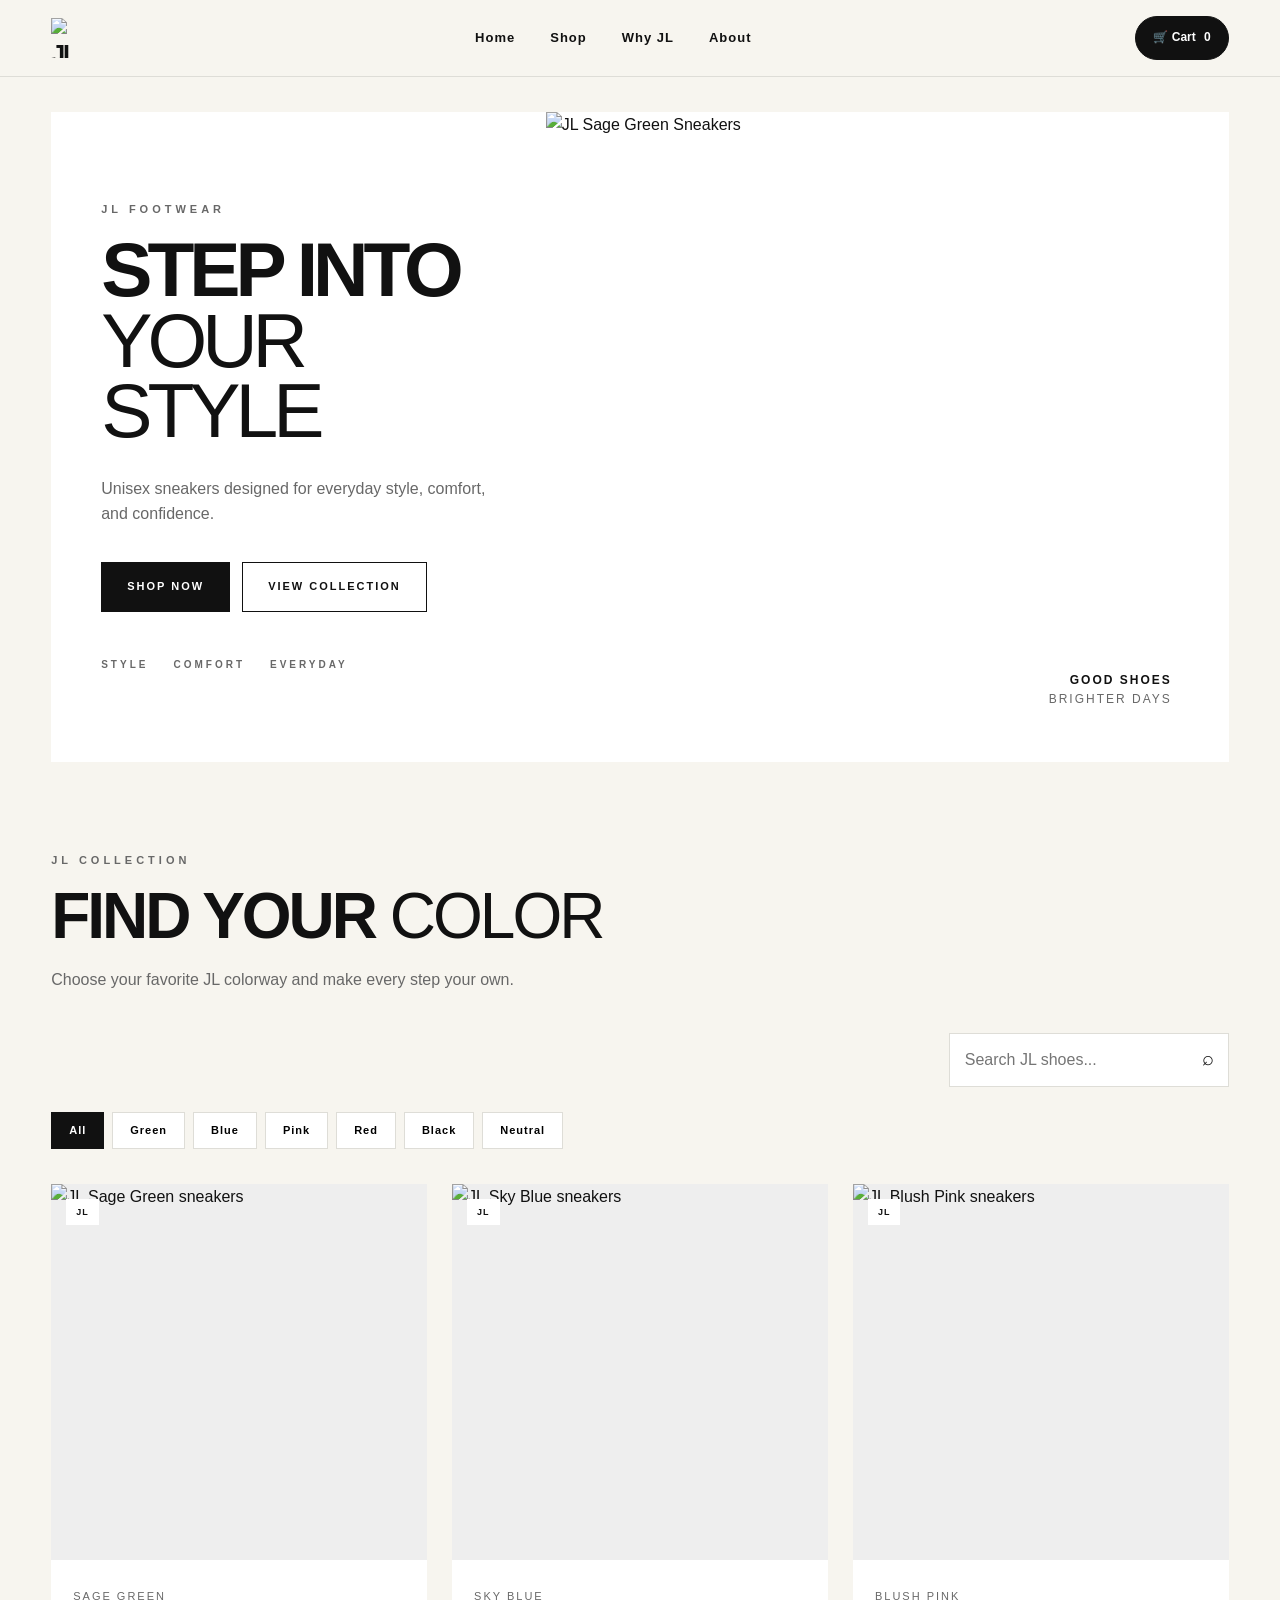
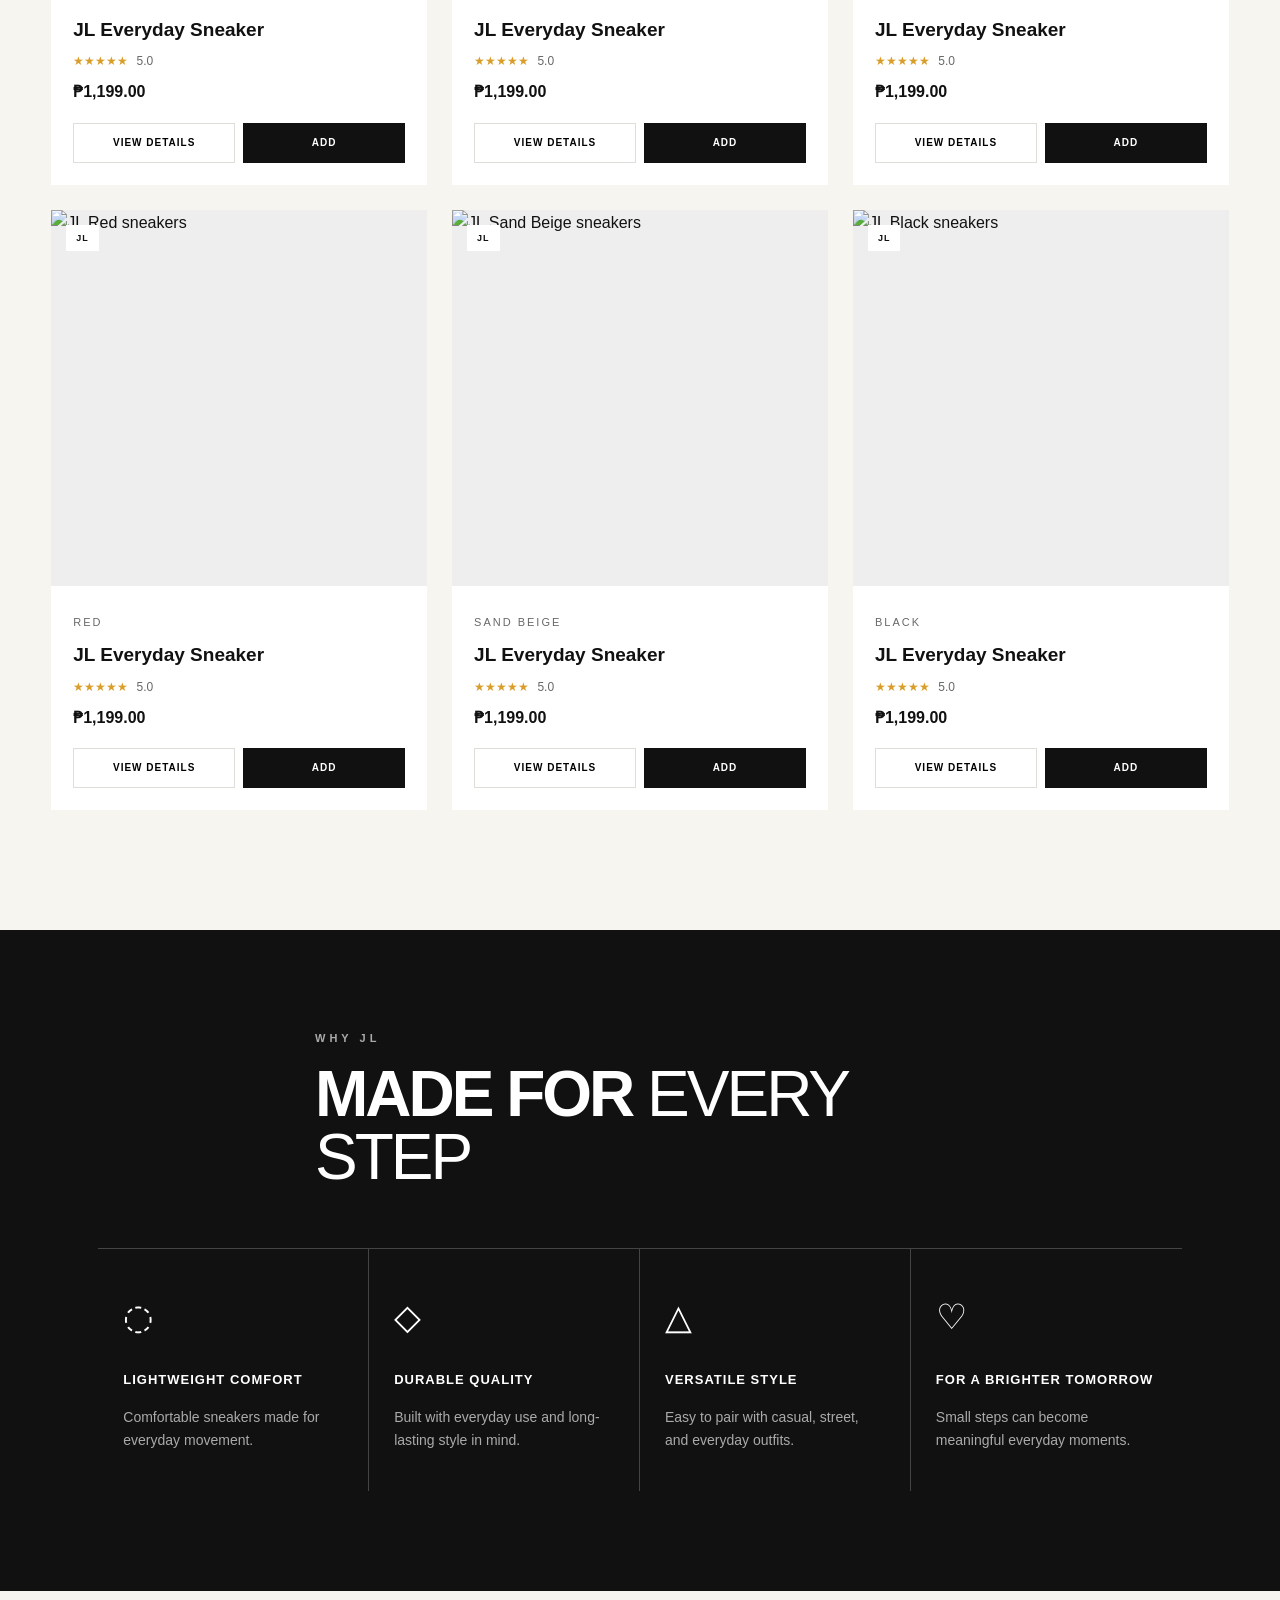
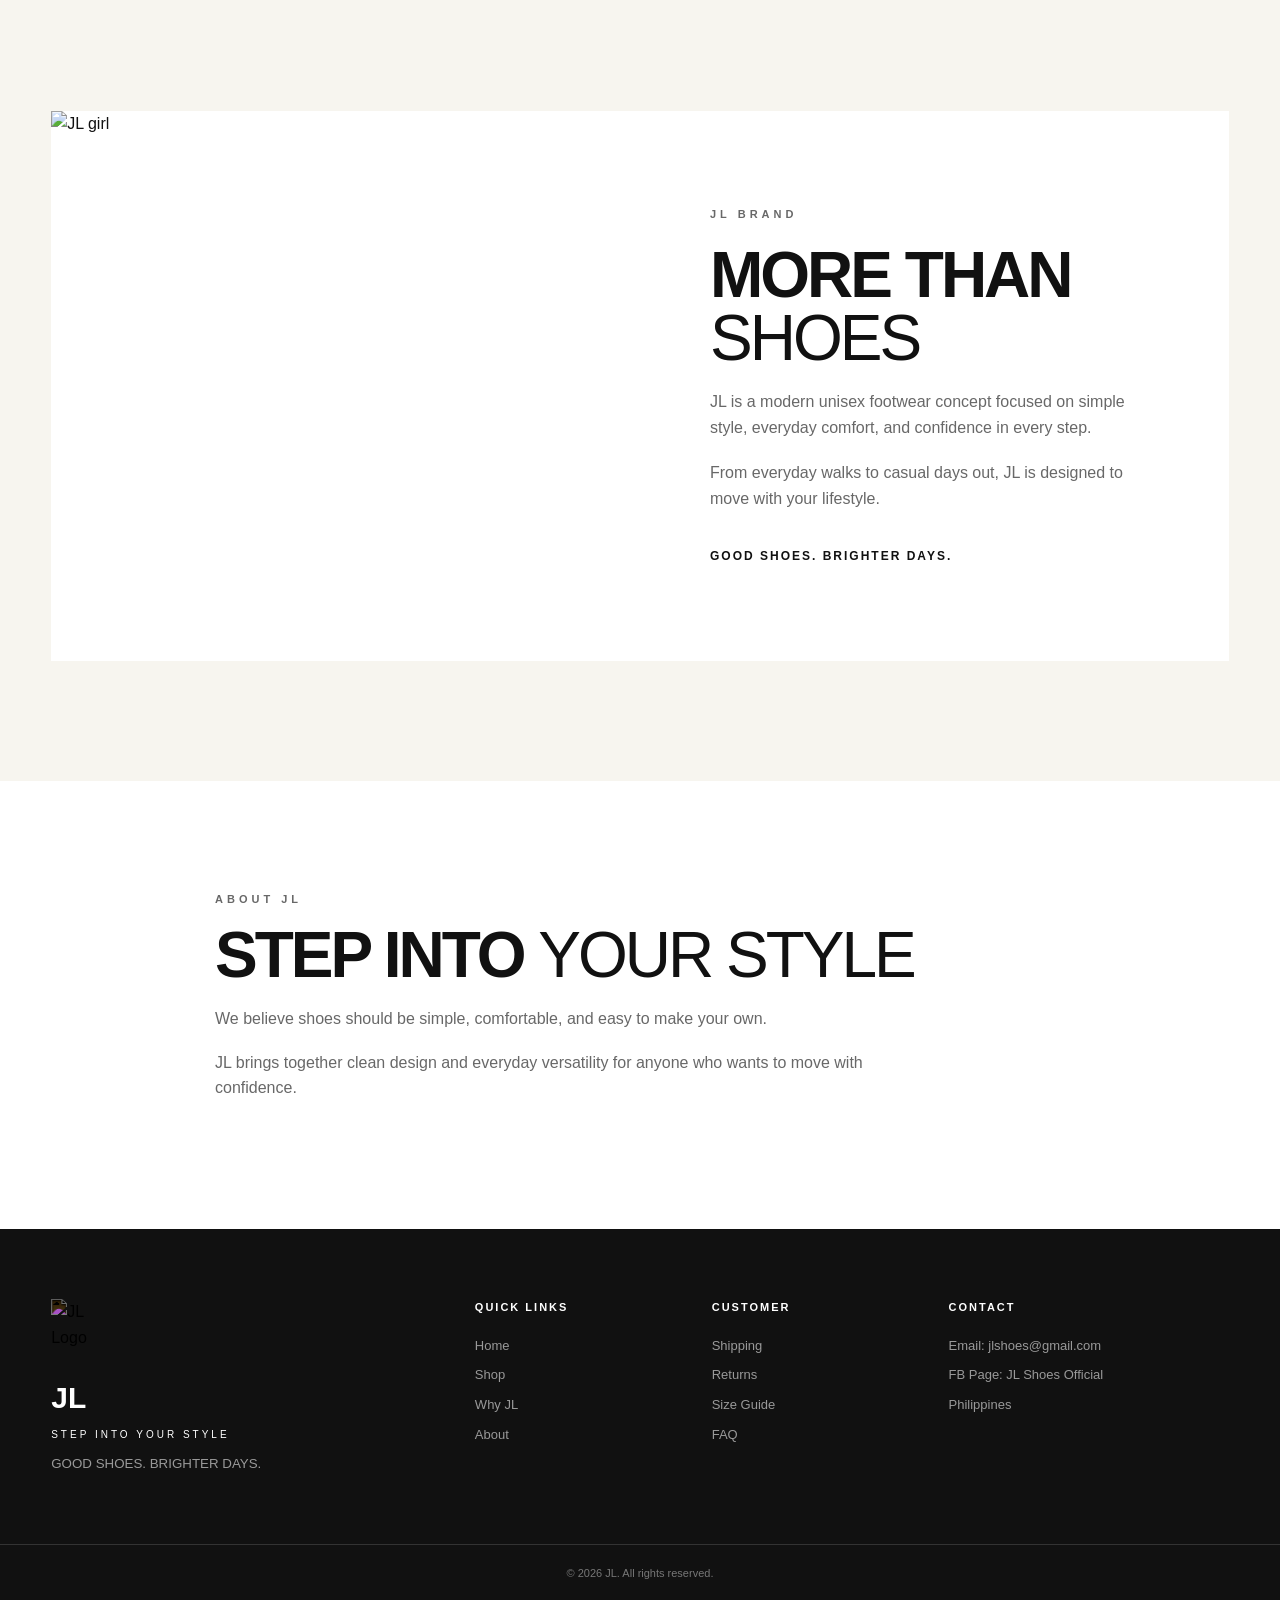
==== index.html @ 75d85b9d "Add files via upload" ====
<!DOCTYPE html>
<html lang="en">
<head>
    <meta charset="UTF-8">
    <meta name="viewport" content="width=device-width, initial-scale=1.0">

    <title>JL — Step Into Your Style</title>
    <meta
        name="description"
        content="JL unisex sneakers combining everyday style, comfort, and versatility."
    >

    <link rel="stylesheet" href="style.css">

    <!-- Supabase -->
    <script src="https://cdn.jsdelivr.net/npm/@supabase/supabase-js@2"></script>
</head>

<body>

    <!-- ================= NAVIGATION ================= -->

    <header class="navbar">
        <div class="nav-container">

            <a href="#home" class="brand">
                <img src="images/rl.png" alt="JL Logo">
               
            </a>

            <nav class="nav-links">
                <a href="#home">Home</a>
                <a href="#shop">Shop</a>
                <a href="#why-jl">Why JL</a>
                <a href="#about">About</a>
            </nav>

            <button class="cart-button" id="openCartBtn">
                🛒 Cart
                <span id="cartCount">0</span>
            </button>

            <button class="mobile-menu-btn" id="mobileMenuBtn">
                ☰
            </button>

        </div>

        <div class="mobile-nav" id="mobileNav">
            <a href="#home">Home</a>
            <a href="#shop">Shop</a>
            <a href="#why-jl">Why JL</a>
            <a href="#about">About</a>
        </div>
    </header>


    <!-- ================= HERO ================= -->

    <main>

        <section class="hero" id="home">

            <div class="hero-content">

                <p class="eyebrow">JL FOOTWEAR</p>

                <h1>
                    STEP INTO<br>
                    <span>YOUR STYLE</span>
                </h1>

                <p class="hero-description">
                    Unisex sneakers designed for everyday style,
                    comfort, and confidence.
                </p>

                <div class="hero-buttons">
                    <a href="#shop" class="btn btn-dark">
                        SHOP NOW
                    </a>

                    <a href="#shop" class="btn btn-light">
                        VIEW COLLECTION
                    </a>
                </div>

                <div class="hero-features">
                    <span>STYLE</span>
                    <span>COMFORT</span>
                    <span>EVERYDAY</span>
                </div>

            </div>

            <div class="hero-image">

                <img
                    src="images/cover.png"
                    alt="JL Sage Green Sneakers"
                >

                <div class="hero-badge">
                    <strong>GOOD SHOES</strong>
                    <span>BRIGHTER DAYS</span>
                </div>

            </div>

        </section>


        <!-- ================= SHOP ================= -->

        <section class="shop-section" id="shop">

            <div class="section-heading">

                <p class="eyebrow">JL COLLECTION</p>

                <h2>
                    FIND YOUR
                    <span>COLOR</span>
                </h2>

                <p>
                    Choose your favorite JL colorway and make
                    every step your own.
                </p>

            </div>


            <!-- Search -->

            <div class="shop-tools">

                <div class="search-box">
                    <input
                        type="text"
                        id="searchInput"
                        placeholder="Search JL shoes..."
                    >
                    <span>⌕</span>
                </div>

            </div>


            <!-- Filters -->

            <div class="filters">

                <button class="filter-btn active" data-filter="all">
                    All
                </button>

                <button class="filter-btn" data-filter="green">
                    Green
                </button>

                <button class="filter-btn" data-filter="blue">
                    Blue
                </button>

                <button class="filter-btn" data-filter="pink">
                    Pink
                </button>

                <button class="filter-btn" data-filter="red">
                    Red
                </button>

                <button class="filter-btn" data-filter="black">
                    Black
                </button>

                <button class="filter-btn" data-filter="neutral">
                    Neutral
                </button>

            </div>


            <!-- Products -->

            <div class="products-grid" id="productsGrid">
                <!-- Products generated by JavaScript -->
            </div>

        </section>


        <!-- ================= WHY JL ================= -->

        <section class="why-section" id="why-jl">

            <div class="section-heading">

                <p class="eyebrow">WHY JL</p>

                <h2>
                    MADE FOR
                    <span>EVERY STEP</span>
                </h2>

            </div>

            <div class="features-grid">

                <div class="feature-card">
                    <div class="feature-icon">◌</div>
                    <h3>LIGHTWEIGHT COMFORT</h3>
                    <p>
                        Comfortable sneakers made for everyday movement.
                    </p>
                </div>

                <div class="feature-card">
                    <div class="feature-icon">◇</div>
                    <h3>DURABLE QUALITY</h3>
                    <p>
                        Built with everyday use and long-lasting style in mind.
                    </p>
                </div>

                <div class="feature-card">
                    <div class="feature-icon">△</div>
                    <h3>VERSATILE STYLE</h3>
                    <p>
                        Easy to pair with casual, street, and everyday outfits.
                    </p>
                </div>

                <div class="feature-card">
                    <div class="feature-icon">♡</div>
                    <h3>FOR A BRIGHTER TOMORROW</h3>
                    <p>
                        Small steps can become meaningful everyday moments.
                    </p>
                </div>

            </div>

        </section>


        <!-- ================= BRAND STORY ================= -->

        <section class="brand-story">

            <div class="story-image">
                <img
                    src="images/girl.png"
                    alt="JL girl"
                >
            </div>

            <div class="story-content">

                <p class="eyebrow">JL BRAND</p>

                <h2>
                    MORE THAN
                    <span>SHOES</span>
                </h2>

                <p>
                    JL is a modern unisex footwear concept focused on
                    simple style, everyday comfort, and confidence
                    in every step.
                </p>

                <p>
                    From everyday walks to casual days out,
                    JL is designed to move with your lifestyle.
                </p>

                <strong>
                    GOOD SHOES. BRIGHTER DAYS.
                </strong>

            </div>

        </section>


        <!-- ================= ABOUT ================= -->

        <section class="about-section" id="about">

            <div class="about-content">

                <p class="eyebrow">ABOUT JL</p>

                <h2>
                    STEP INTO
                    <span>YOUR STYLE</span>
                </h2>

                <p>
                    We believe shoes should be simple, comfortable,
                    and easy to make your own.
                </p>

                <p>
                    JL brings together clean design and everyday
                    versatility for anyone who wants to move
                    with confidence.
                </p>

            </div>

        </section>

    </main>


    <!-- ================= FOOTER ================= -->

    <footer>

        <div class="footer-container">

            <div class="footer-brand">

                <img
                    src="images/rl.png"
                    alt="JL Logo"
                >

                <h3>JL</h3>

                <p>
                    STEP INTO YOUR STYLE
                </p>

                <small>
                    GOOD SHOES. BRIGHTER DAYS.
                </small>

            </div>


            <div class="footer-column">

                <h4>QUICK LINKS</h4>

                <a href="#home">Home</a>
                <a href="#shop">Shop</a>
                <a href="#why-jl">Why JL</a>
                <a href="#about">About</a>

            </div>


            <div class="footer-column">

                <h4>CUSTOMER</h4>

                <a href="#">Shipping</a>
                <a href="#">Returns</a>
                <a href="#">Size Guide</a>
                <a href="#">FAQ</a>

            </div>


            <div class="footer-column">

                <h4>CONTACT</h4>

                <p>Email: jlshoes@gmail.com</p>
                <p>FB Page: JL Shoes Official</p>
                <p>Philippines</p>

            </div>

        </div>

        <div class="copyright">
            © 2026 JL. All rights reserved.
        </div>

    </footer>


    <!-- ================= CART ================= -->

    <div class="overlay" id="overlay"></div>

    <aside class="cart-drawer" id="cartDrawer">

        <div class="cart-header">

            <div>
                <p class="eyebrow">YOUR BAG</p>
                <h2>SHOPPING CART</h2>
            </div>

            <button id="closeCartBtn" class="close-btn">
                ×
            </button>

        </div>


        <div class="cart-items" id="cartItems">

            <div class="empty-cart">
                <div>🛒</div>
                <h3>Your cart is empty</h3>
                <p>Add a pair of JL shoes to get started.</p>
            </div>

        </div>


        <div class="cart-bottom">

            <div class="cart-summary">

                <div>
                    <span>Subtotal</span>
                    <strong id="cartSubtotal">₱0.00</strong>
                </div>

                <div>
                    <span>Shipping</span>
                    <strong>FREE</strong>
                </div>

                <div class="cart-total">
                    <span>Total</span>
                    <strong id="cartTotal">₱0.00</strong>
                </div>

            </div>

            <button
                class="checkout-button"
                id="checkoutBtn"
            >
                CHECKOUT
            </button>

        </div>

    </aside>


    <!-- ================= PRODUCT MODAL ================= -->

    <div class="modal-container" id="productModal">

        <div class="product-modal">

            <button
                class="modal-close"
                id="closeProductModal"
            >
                ×
            </button>

            <div class="modal-product-image">
                <img id="modalProductImage" src="" alt="">
            </div>

            <div class="modal-product-info">

                <p class="eyebrow">JL SNEAKERS</p>

                <h2 id="modalProductName">
                    JL Everyday Sneaker
                </h2>

                <div class="rating">
                    ★★★★★
                    <span>5.0</span>
                </div>

                <p
                    class="modal-price"
                    id="modalProductPrice"
                >
                    ₱1,499.00
                </p>

                <p id="modalProductDescription">
                    A clean and versatile everyday sneaker.
                </p>


                <div class="selection-group">

                    <label>COLOR</label>

                    <div
                        class="selected-color"
                        id="modalProductColor"
                    >
                        Sage Green
                    </div>

                </div>


                <div class="selection-group">

                    <label>SIZE</label>

                    <div
                        class="size-options"
                        id="sizeOptions"
                    >

                        <button data-size="35">35</button>
                        <button data-size="36">36</button>
                        <button data-size="37">37</button>
                        <button data-size="38">38</button>
                        <button data-size="39">39</button>
                        <button data-size="40">40</button>
                        <button data-size="41">41</button>
                        <button data-size="42">42</button>
                        <button data-size="43">43</button>
                        <button data-size="44">44</button>

                    </div>

                    <small
                        class="size-error"
                        id="sizeError"
                    >
                        Please select your size.
                    </small>

                </div>


                <div class="selection-group">

                    <label>QUANTITY</label>

                    <div class="quantity-control">

                        <button id="modalMinus">−</button>

                        <span id="modalQuantity">1</span>

                        <button id="modalPlus">+</button>

                    </div>

                </div>


                <button
                    class="add-cart-large"
                    id="modalAddToCart"
                >
                    ADD TO CART
                </button>

            </div>

        </div>

    </div>


    <!-- ================= CHECKOUT MODAL ================= -->

    <div class="modal-container" id="checkoutModal">

        <div class="checkout-modal">

            <button
                class="modal-close"
                id="closeCheckoutModal"
            >
                ×
            </button>

            <div class="checkout-header">

                <p class="eyebrow">JL CHECKOUT</p>

                <h2>COMPLETE YOUR ORDER</h2>

                <p>
                    Demo checkout — no real payment is processed.
                </p>

            </div>


            <form id="checkoutForm">

                <div class="checkout-grid">

                    <div class="form-section">

                        <h3>Customer Information</h3>

                        <label>
                            Full Name *
                            <input
                                type="text"
                                id="customerName"
                                required
                                placeholder="Your full name"
                            >
                        </label>

                        <label>
                            Email *
                            <input
                                type="email"
                                id="customerEmail"
                                required
                                placeholder="you@example.com"
                            >
                        </label>

                        <label>
                            Phone Number *
                            <input
                                type="tel"
                                id="customerPhone"
                                required
                                placeholder="09XXXXXXXXX"
                            >
                        </label>

                        <label>
                            Complete Address *
                            <textarea
                                id="customerAddress"
                                required
                                placeholder="House number, street, barangay"
                            ></textarea>
                        </label>

                        <div class="two-inputs">

                            <label>
                                City *
                                <input
                                    type="text"
                                    id="customerCity"
                                    required
                                    placeholder="City"
                                >
                            </label>

                            <label>
                                Province *
                                <input
                                    type="text"
                                    id="customerProvince"
                                    required
                                    placeholder="Province"
                                >
                            </label>

                        </div>

                        <label>
                            Postal Code *
                            <input
                                type="text"
                                id="customerPostal"
                                required
                                placeholder="Postal code"
                            >
                        </label>


                        <label>
                            Payment Method *
                            <select id="paymentMethod" required>

                                <option value="">
                                    Select payment method
                                </option>

                                <option value="Cash on Delivery">
                                    Cash on Delivery
                                </option>

                                <option value="Demo Payment">
                                    Demo Payment
                                </option>

                            </select>
                        </label>

                    </div>


                    <div class="checkout-summary">

                        <h3>Order Summary</h3>

                        <div
                            id="checkoutItems"
                            class="checkout-items"
                        ></div>

                        <div class="summary-line">
                            <span>Subtotal</span>
                            <strong id="checkoutSubtotal">
                                ₱0.00
                            </strong>
                        </div>

                        <div class="summary-line">
                            <span>Shipping</span>
                            <strong>FREE</strong>
                        </div>

                        <div class="summary-total">
                            <span>Total</span>
                            <strong id="checkoutTotal">
                                ₱0.00
                            </strong>
                        </div>

                        <button
                            type="submit"
                            class="place-order-button"
                        >
                            PLACE ORDER
                        </button>

                    </div>

                </div>

            </form>

        </div>

    </div>


    <!-- ================= ORDER SUCCESS ================= -->

    <div class="modal-container" id="successModal">

        <div class="success-modal">

            <div class="success-icon">
                ✓
            </div>

            <p class="eyebrow">JL ORDER</p>

            <h2>ORDER CONFIRMED</h2>

            <p>
                Thank you for shopping with JL.
            </p>

            <p>
                Your order has been received successfully.
            </p>

            <div class="order-number-box">

                <span>ORDER NUMBER</span>

                <strong id="orderNumber">
                    JL-000000
                </strong>

            </div>

            <button
                class="btn btn-dark"
                id="continueShoppingBtn"
            >
                CONTINUE SHOPPING
            </button>

        </div>

    </div>


    <div
        class="toast"
        id="toast"
    ></div>


    <script src="script.js"></script>

</body>
</html>
---- style.css ----
/* =========================================================
   JL SHOES — GLOBAL
========================================================= */

:root {
    --black: #111111;
    --dark: #1c1c1c;
    --gray: #686868;
    --light-gray: #eeeeeb;
    --cream: #f7f5ef;
    --white: #ffffff;
    --sage: #a9b5a2;
    --blue: #9bb2ca;
    --pink: #d8aaa9;
    --red: #a82d32;
    --border: #deddd7;
    --max-width: 1250px;
}

* {
    margin: 0;
    padding: 0;
    box-sizing: border-box;
}

html {
    scroll-behavior: smooth;
}

body {
    font-family: Arial, Helvetica, sans-serif;
    background: var(--cream);
    color: var(--black);
    line-height: 1.6;
}

body.no-scroll {
    overflow: hidden;
}

img {
    width: 100%;
    display: block;
}

button,
input,
textarea,
select {
    font: inherit;
}

button {
    cursor: pointer;
}

a {
    color: inherit;
    text-decoration: none;
}

.container {
    width: min(92%, var(--max-width));
    margin: auto;
}

.eyebrow {
    font-size: 11px;
    letter-spacing: 4px;
    font-weight: 700;
    color: var(--gray);
    margin-bottom: 15px;
}


/* =========================================================
   NAVIGATION
========================================================= */

.navbar {
    position: sticky;
    top: 0;
    z-index: 1000;
    background: rgba(247, 245, 239, 0.95);
    backdrop-filter: blur(15px);
    border-bottom: 1px solid var(--border);
}

.nav-container {
    width: min(92%, var(--max-width));
    height: 76px;
    margin: auto;

    display: flex;
    align-items: center;
    justify-content: space-between;
    gap: 30px;
}

.brand {
    display: flex;
    align-items: center;
    gap: 8px;

    font-size: 25px;
    font-weight: 900;
    letter-spacing: -2px;
}

.brand img {
    width: 40px;
    height: 40px;
    object-fit: contain;
}

.nav-links {
    display: flex;
    align-items: center;
    gap: 35px;
}

.nav-links a {
    font-size: 13px;
    font-weight: 600;
    letter-spacing: 1px;
    position: relative;
}

.nav-links a::after {
    content: "";
    position: absolute;
    width: 0;
    height: 1px;
    bottom: -7px;
    left: 0;
    background: var(--black);
    transition: 0.3s;
}

.nav-links a:hover::after {
    width: 100%;
}

.cart-button {
    border: 1px solid var(--black);
    background: var(--black);
    color: white;

    padding: 11px 17px;
    border-radius: 30px;

    font-size: 12px;
    font-weight: 700;

    transition: 0.3s;
}

.cart-button:hover {
    background: transparent;
    color: var(--black);
}

.cart-button span {
    margin-left: 5px;
}

.mobile-menu-btn {
    display: none;

    border: none;
    background: transparent;

    font-size: 25px;
}

.mobile-nav {
    display: none;
}


/* =========================================================
   HERO
========================================================= */

.hero {
    width: min(92%, 1400px);
    min-height: 650px;
    margin: 35px auto 90px;

    display: grid;
    grid-template-columns: 42% 58%;

    background: var(--white);
    overflow: hidden;
}

.hero-content {
    padding: 70px 50px;

    display: flex;
    flex-direction: column;
    justify-content: center;
}

.hero h1 {
    font-size: clamp(45px, 6vw, 85px);
    line-height: 0.92;
    letter-spacing: -5px;
    margin-bottom: 30px;
}

.hero h1 span {
    font-weight: 400;
}

.hero-description {
    max-width: 420px;
    color: var(--gray);
    margin-bottom: 35px;
}

.hero-buttons {
    display: flex;
    flex-wrap: wrap;
    gap: 12px;
}

.btn {
    display: inline-flex;
    justify-content: center;
    align-items: center;

    padding: 15px 25px;

    border: 1px solid var(--black);

    font-size: 11px;
    font-weight: 800;
    letter-spacing: 2px;

    transition: 0.3s;
}

.btn-dark {
    background: var(--black);
    color: var(--white);
}

.btn-dark:hover {
    background: transparent;
    color: var(--black);
}

.btn-light {
    background: transparent;
}

.btn-light:hover {
    background: var(--black);
    color: white;
}

.hero-features {
    display: flex;
    gap: 25px;
    margin-top: 45px;

    font-size: 10px;
    letter-spacing: 3px;
    font-weight: 700;
    color: var(--gray);
}

.hero-image {
    position: relative;
    min-height: 650px;
    overflow: hidden;
}

.hero-image img {
    height: 100%;
    object-fit: cover;
}

.hero-badge {
    position: absolute;
    bottom: 35px;
    right: 35px;

    padding: 18px 22px;

    background: rgba(255, 255, 255, 0.92);

    display: flex;
    flex-direction: column;

    text-align: right;

    font-size: 12px;
    letter-spacing: 2px;
}

.hero-badge span {
    color: var(--gray);
}


/* =========================================================
   SHOP
========================================================= */

.shop-section {
    width: min(92%, var(--max-width));
    margin: 0 auto 120px;
}

.section-heading {
    max-width: 650px;
    margin-bottom: 40px;
}

.section-heading h2,
.about-content h2,
.story-content h2 {
    font-size: clamp(38px, 5vw, 65px);
    line-height: 0.98;
    letter-spacing: -3px;
    margin-bottom: 20px;
}

.section-heading h2 span,
.about-content h2 span,
.story-content h2 span {
    font-weight: 400;
}

.section-heading > p:last-child {
    color: var(--gray);
    max-width: 500px;
}

.shop-tools {
    display: flex;
    justify-content: flex-end;
    margin-bottom: 25px;
}

.search-box {
    width: 280px;
    position: relative;
}

.search-box input {
    width: 100%;
    border: 1px solid var(--border);
    background: white;

    padding: 13px 40px 13px 15px;
    outline: none;
}

.search-box input:focus {
    border-color: var(--black);
}

.search-box span {
    position: absolute;
    right: 15px;
    top: 9px;
    font-size: 20px;
}

.filters {
    display: flex;
    gap: 8px;
    flex-wrap: wrap;

    margin-bottom: 35px;
}

.filter-btn {
    padding: 9px 17px;

    border: 1px solid var(--border);
    background: white;

    font-size: 11px;
    font-weight: 700;
    letter-spacing: 1px;

    transition: 0.3s;
}

.filter-btn:hover,
.filter-btn.active {
    background: var(--black);
    color: white;
    border-color: var(--black);
}

.products-grid {
    display: grid;
    grid-template-columns: repeat(3, 1fr);
    gap: 25px;
}

.product-card {
    background: white;
    position: relative;
    overflow: hidden;
    transition: 0.3s;
}

.product-card:hover {
    transform: translateY(-5px);
}

.product-image {
    position: relative;
    aspect-ratio: 1 / 1;
    overflow: hidden;
    background: #eee;
}

.product-image img {
    width: 100%;
    height: 100%;
    object-fit: cover;

    transition: transform 0.5s;
}

.product-card:hover .product-image img {
    transform: scale(1.04);
}

.product-tag {
    position: absolute;
    top: 15px;
    left: 15px;

    padding: 6px 10px;

    background: white;

    font-size: 9px;
    letter-spacing: 1px;
    font-weight: 800;
}

.product-info {
    padding: 22px;
}

.product-color {
    color: var(--gray);
    font-size: 11px;
    letter-spacing: 2px;
    text-transform: uppercase;
}

.product-name {
    font-size: 19px;
    margin: 7px 0;
}

.rating {
    color: #d99e29;
    font-size: 12px;
}

.rating span {
    color: var(--gray);
    margin-left: 5px;
}

.product-price {
    font-weight: 800;
    margin-top: 8px;
}

.product-actions {
    display: flex;
    gap: 8px;
    margin-top: 18px;
}

.product-actions button {
    flex: 1;

    padding: 11px;

    font-size: 10px;
    letter-spacing: 1px;
    font-weight: 800;
}

.view-product {
    background: transparent;
    border: 1px solid var(--border);
}

.quick-add {
    background: var(--black);
    color: white;
    border: 1px solid var(--black);
}

.quick-add:hover {
    background: white;
    color: var(--black);
}


/* =========================================================
   WHY JL
========================================================= */

.why-section {
    background: var(--black);
    color: white;
    padding: 100px 4%;
}

.why-section .section-heading {
    width: min(92%, var(--max-width));
    margin: 0 auto 60px;
}

.why-section .eyebrow {
    color: #aaa;
}

.features-grid {
    width: min(92%, var(--max-width));
    margin: auto;

    display: grid;
    grid-template-columns: repeat(4, 1fr);

    border-top: 1px solid #444;
}

.feature-card {
    padding: 40px 25px;
    border-right: 1px solid #444;
}

.feature-card:last-child {
    border-right: none;
}

.feature-icon {
    font-size: 35px;
    margin-bottom: 25px;
}

.feature-card h3 {
    font-size: 13px;
    letter-spacing: 1px;
    margin-bottom: 15px;
}

.feature-card p {
    color: #aaa;
    font-size: 14px;
}


/* =========================================================
   BRAND STORY
========================================================= */

.brand-story {
    width: min(92%, var(--max-width));
    margin: 120px auto;

    display: grid;
    grid-template-columns: 1fr 1fr;

    background: white;
}

.story-image {
    min-height: 550px;
}

.story-image img {
    width: 100%;
    height: 100%;
    object-fit: cover;
}

.story-content {
    padding: 70px;

    display: flex;
    flex-direction: column;
    justify-content: center;
}

.story-content p {
    color: var(--gray);
    margin-bottom: 20px;
}

.story-content strong {
    margin-top: 15px;
    letter-spacing: 2px;
    font-size: 12px;
}


/* =========================================================
   ABOUT
========================================================= */

.about-section {
    background: white;
    padding: 110px 5%;
}

.about-content {
    width: min(92%, 850px);
    margin: auto;
}

.about-content p:not(.eyebrow) {
    max-width: 650px;
    color: var(--gray);
    margin-bottom: 18px;
}


/* =========================================================
   FOOTER
========================================================= */

footer {
    background: #111;
    color: white;
}

.footer-container {
    width: min(92%, var(--max-width));
    margin: auto;

    padding: 70px 0;

    display: grid;
    grid-template-columns: 2fr 1fr 1fr 1.5fr;
    gap: 50px;
}

.footer-brand img {
    width: 65px;
    height: 65px;
    object-fit: contain;

    filter: invert(1);
}

.footer-brand h3 {
    font-size: 30px;
    margin-top: 10px;
}

.footer-brand p {
    margin-top: 5px;
    letter-spacing: 3px;
    font-size: 10px;
}

.footer-brand small {
    display: block;
    color: #999;
    margin-top: 10px;
}

.footer-column {
    display: flex;
    flex-direction: column;
    gap: 9px;
}

.footer-column h4 {
    font-size: 11px;
    letter-spacing: 2px;
    margin-bottom: 10px;
}

.footer-column a,
.footer-column p {
    color: #999;
    font-size: 13px;
}

.footer-column a:hover {
    color: white;
}

.copyright {
    border-top: 1px solid #333;
    text-align: center;
    color: #777;

    padding: 20px;

    font-size: 11px;
}


/* =========================================================
   OVERLAY
========================================================= */

.overlay {
    position: fixed;
    inset: 0;

    background: rgba(0, 0, 0, 0.5);

    opacity: 0;
    visibility: hidden;

    transition: 0.3s;

    z-index: 1500;
}

.overlay.active {
    opacity: 1;
    visibility: visible;
}


/* =========================================================
   CART
========================================================= */

.cart-drawer {
    position: fixed;

    right: -500px;
    top: 0;

    width: min(470px, 100%);
    height: 100vh;

    background: var(--cream);

    z-index: 2000;

    display: flex;
    flex-direction: column;

    transition: 0.4s;
}

.cart-drawer.active {
    right: 0;
}

.cart-header {
    padding: 30px;

    display: flex;
    justify-content: space-between;

    border-bottom: 1px solid var(--border);
}

.cart-header h2 {
    font-size: 20px;
}

.close-btn {
    border: none;
    background: transparent;
    font-size: 30px;
    line-height: 1;
}

.cart-items {
    flex: 1;
    overflow-y: auto;
    padding: 25px;
}

.empty-cart {
    text-align: center;
    padding: 70px 20px;
    color: var(--gray);
}

.empty-cart div {
    font-size: 40px;
    margin-bottom: 15px;
}

.cart-item {
    display: grid;
    grid-template-columns: 80px 1fr auto;
    gap: 15px;

    padding: 15px 0;

    border-bottom: 1px solid var(--border);
}

.cart-item-image {
    width: 80px;
    height: 80px;
    overflow: hidden;
}

.cart-item-image img {
    width: 100%;
    height: 100%;
    object-fit: cover;
}

.cart-item-info h4 {
    font-size: 14px;
}

.cart-item-info p {
    font-size: 11px;
    color: var(--gray);
}

.cart-item-price {
    font-size: 13px;
    font-weight: 700;
}

.cart-quantity {
    display: flex;
    align-items: center;
    gap: 10px;
    margin-top: 8px;
}

.cart-quantity button {
    width: 24px;
    height: 24px;

    border: 1px solid var(--border);
    background: white;
}

.remove-cart {
    border: none;
    background: transparent;

    color: #999;
    font-size: 10px;

    margin-top: 8px;
}

.cart-bottom {
    padding: 25px;
    border-top: 1px solid var(--border);
}

.cart-summary > div {
    display: flex;
    justify-content: space-between;
    margin-bottom: 12px;

    font-size: 13px;
}

.cart-total {
    padding-top: 15px;
    border-top: 1px solid var(--border);

    font-size: 17px !important;
}

.checkout-button,
.place-order-button {
    width: 100%;

    padding: 17px;

    border: 1px solid var(--black);
    background: var(--black);
    color: white;

    font-size: 11px;
    letter-spacing: 2px;
    font-weight: 800;

    margin-top: 15px;
}

.checkout-button:hover,
.place-order-button:hover {
    background: transparent;
    color: var(--black);
}


/* =========================================================
   MODALS
========================================================= */

.modal-container {
    position: fixed;
    inset: 0;

    background: rgba(0, 0, 0, 0.6);

    display: flex;
    align-items: center;
    justify-content: center;

    padding: 20px;

    opacity: 0;
    visibility: hidden;

    transition: 0.3s;

    z-index: 3000;
}

.modal-container.active {
    opacity: 1;
    visibility: visible;
}

.product-modal {
    position: relative;

    width: min(950px, 100%);
    max-height: 90vh;
    overflow-y: auto;

    background: var(--cream);

    display: grid;
    grid-template-columns: 1fr 1fr;
}

.modal-close {
    position: absolute;
    top: 15px;
    right: 20px;

    z-index: 2;

    border: none;
    background: white;

    width: 35px;
    height: 35px;

    border-radius: 50%;

    font-size: 23px;
}

.modal-product-image {
    min-height: 550px;
}

.modal-product-image img {
    width: 100%;
    height: 100%;
    object-fit: cover;
}

.modal-product-info {
    padding: 55px 45px;
}

.modal-product-info h2 {
    font-size: 38px;
    line-height: 1;
    letter-spacing: -2px;
    margin-bottom: 15px;
}

.modal-price {
    font-size: 25px;
    font-weight: 800;
    margin: 15px 0;
}

.modal-product-info > p:not(.eyebrow):not(.modal-price) {
    color: var(--gray);
    margin-bottom: 25px;
}

.selection-group {
    margin-top: 25px;
}

.selection-group label {
    display: block;

    font-size: 10px;
    letter-spacing: 2px;
    font-weight: 800;

    margin-bottom: 10px;
}

.selected-color {
    border: 1px solid var(--border);
    background: white;

    padding: 10px 13px;

    font-size: 13px;
}

.size-options {
    display: grid;
    grid-template-columns: repeat(5, 1fr);
    gap: 7px;
}

.size-options button {
    padding: 10px;

    border: 1px solid var(--border);
    background: white;

    font-size: 12px;
}

.size-options button:hover,
.size-options button.selected {
    background: var(--black);
    color: white;
    border-color: var(--black);
}

.size-error {
    display: none;
    color: var(--red);
    margin-top: 8px;
}

.quantity-control {
    display: inline-flex;
    align-items: center;

    border: 1px solid var(--border);
    background: white;
}

.quantity-control button {
    width: 40px;
    height: 40px;

    border: none;
    background: transparent;
}

.quantity-control span {
    width: 40px;
    text-align: center;
}

.add-cart-large {
    width: 100%;

    padding: 17px;
    margin-top: 30px;

    background: var(--black);
    color: white;
    border: 1px solid var(--black);

    font-size: 11px;
    letter-spacing: 2px;
    font-weight: 800;
}

.add-cart-large:hover {
    background: transparent;
    color: var(--black);
}


/* =========================================================
   CHECKOUT
========================================================= */

.checkout-modal {
    position: relative;

    width: min(1050px, 100%);
    max-height: 90vh;
    overflow-y: auto;

    background: var(--cream);

    padding: 50px;
}

.checkout-header {
    margin-bottom: 35px;
}

.checkout-header h2 {
    font-size: 35px;
    line-height: 1;
}

.checkout-header p:last-child {
    color: var(--gray);
    margin-top: 10px;
}

.checkout-grid {
    display: grid;
    grid-template-columns: 1.3fr 0.7fr;
    gap: 50px;
}

.form-section h3,
.checkout-summary h3 {
    font-size: 17px;
    margin-bottom: 20px;
}

.form-section label {
    display: block;

    font-size: 11px;
    font-weight: 700;

    margin-bottom: 15px;
}

.form-section input,
.form-section textarea,
.form-section select {
    display: block;

    width: 100%;

    margin-top: 7px;

    border: 1px solid var(--border);
    background: white;

    padding: 13px;

    outline: none;
}

.form-section textarea {
    min-height: 90px;
    resize: vertical;
}

.form-section input:focus,
.form-section textarea:focus,
.form-section select:focus {
    border-color: var(--black);
}

.two-inputs {
    display: grid;
    grid-template-columns: 1fr 1fr;
    gap: 15px;
}

.checkout-summary {
    background: white;
    padding: 25px;
    align-self: start;
}

.checkout-items {
    border-bottom: 1px solid var(--border);
    margin-bottom: 20px;
}

.checkout-item {
    display: flex;
    justify-content: space-between;
    gap: 10px;

    padding: 10px 0;

    font-size: 12px;
}

.checkout-item span:last-child {
    font-weight: 700;
}

.summary-line {
    display: flex;
    justify-content: space-between;

    font-size: 13px;
    margin-bottom: 12px;
}

.summary-total {
    display: flex;
    justify-content: space-between;

    border-top: 1px solid var(--border);

    padding-top: 18px;
    margin-top: 18px;

    font-size: 18px;
}


/* =========================================================
   SUCCESS
========================================================= */

.success-modal {
    width: min(500px, 100%);

    background: var(--cream);

    text-align: center;

    padding: 60px 35px;
}

.success-icon {
    width: 70px;
    height: 70px;

    border-radius: 50%;

    background: var(--black);
    color: white;

    display: flex;
    align-items: center;
    justify-content: center;

    font-size: 35px;

    margin: 0 auto 25px;
}

.success-modal h2 {
    font-size: 35px;
    line-height: 1;
    margin-bottom: 20px;
}

.success-modal > p:not(.eyebrow) {
    color: var(--gray);
}

.order-number-box {
    background: white;

    padding: 20px;
    margin: 25px 0;
}

.order-number-box span {
    display: block;

    font-size: 9px;
    letter-spacing: 2px;
    color: var(--gray);

    margin-bottom: 5px;
}

.order-number-box strong {
    font-size: 20px;
    letter-spacing: 2px;
}


/* =========================================================
   TOAST
========================================================= */

.toast {
    position: fixed;

    bottom: 25px;
    left: 50%;

    transform: translate(-50%, 100px);

    background: var(--black);
    color: white;

    padding: 13px 20px;

    font-size: 12px;

    z-index: 5000;

    opacity: 0;

    transition: 0.3s;
}

.toast.show {
    opacity: 1;
    transform: translate(-50%, 0);
}


/* =========================================================
   RESPONSIVE
========================================================= */

@media (max-width: 950px) {

    .nav-links {
        display: none;
    }

    .mobile-menu-btn {
        display: block;
    }

    .mobile-nav {
        background: var(--cream);
        border-top: 1px solid var(--border);

        padding: 20px;

        flex-direction: column;
        gap: 18px;
    }

    .mobile-nav.active {
        display: flex;
    }

    .mobile-nav a {
        font-size: 13px;
        font-weight: 700;
    }

    .hero {
        grid-template-columns: 1fr;
    }

    .hero-content {
        min-height: 500px;
    }

    .hero-image {
        min-height: 550px;
    }

    .products-grid {
        grid-template-columns: repeat(2, 1fr);
    }

    .features-grid {
        grid-template-columns: repeat(2, 1fr);
    }

    .feature-card:nth-child(2) {
        border-right: none;
    }

    .feature-card:nth-child(3),
    .feature-card:nth-child(4) {
        border-top: 1px solid #444;
    }

    .brand-story {
        grid-template-columns: 1fr;
    }

    .story-image {
        min-height: 500px;
    }

    .footer-container {
        grid-template-columns: repeat(2, 1fr);
    }

    .checkout-grid {
        grid-template-columns: 1fr;
    }
}


@media (max-width: 650px) {

    .nav-container {
        height: 65px;
    }

    .brand img {
        width: 35px;
        height: 35px;
    }

    .cart-button {
        padding: 9px 12px;
    }

    .hero {
        margin-top: 15px;
    }

    .hero-content {
        padding: 50px 25px;
        min-height: 430px;
    }

    .hero h1 {
        letter-spacing: -3px;
    }

    .hero-image {
        min-height: 400px;
    }

    .hero-badge {
        bottom: 20px;
        right: 20px;
    }

    .hero-features {
        gap: 12px;
        font-size: 8px;
    }

    .shop-section {
        margin-bottom: 80px;
    }

    .shop-tools {
        justify-content: stretch;
    }

    .search-box {
        width: 100%;
    }

    .products-grid {
        grid-template-columns: 1fr;
    }

    .features-grid {
        grid-template-columns: 1fr;
    }

    .feature-card {
        border-right: none;
        border-bottom: 1px solid #444;
    }

    .feature-card:nth-child(2),
    .feature-card:nth-child(3),
    .feature-card:nth-child(4) {
        border-top: none;
    }

    .story-content {
        padding: 45px 25px;
    }

    .story-image {
        min-height: 400px;
    }

    .footer-container {
        grid-template-columns: 1fr;
        gap: 35px;
    }

    .product-modal {
        grid-template-columns: 1fr;
        max-height: 95vh;
    }

    .modal-product-image {
        min-height: 300px;
        max-height: 350px;
    }

    .modal-product-info {
        padding: 35px 25px;
    }

    .modal-product-info h2 {
        font-size: 30px;
    }

    .checkout-modal {
        padding: 35px 20px;
    }

    .checkout-header h2 {
        font-size: 28px;
    }

    .two-inputs {
        grid-template-columns: 1fr;
        gap: 0;
    }

    .success-modal {
        padding: 45px 25px;
    }
}
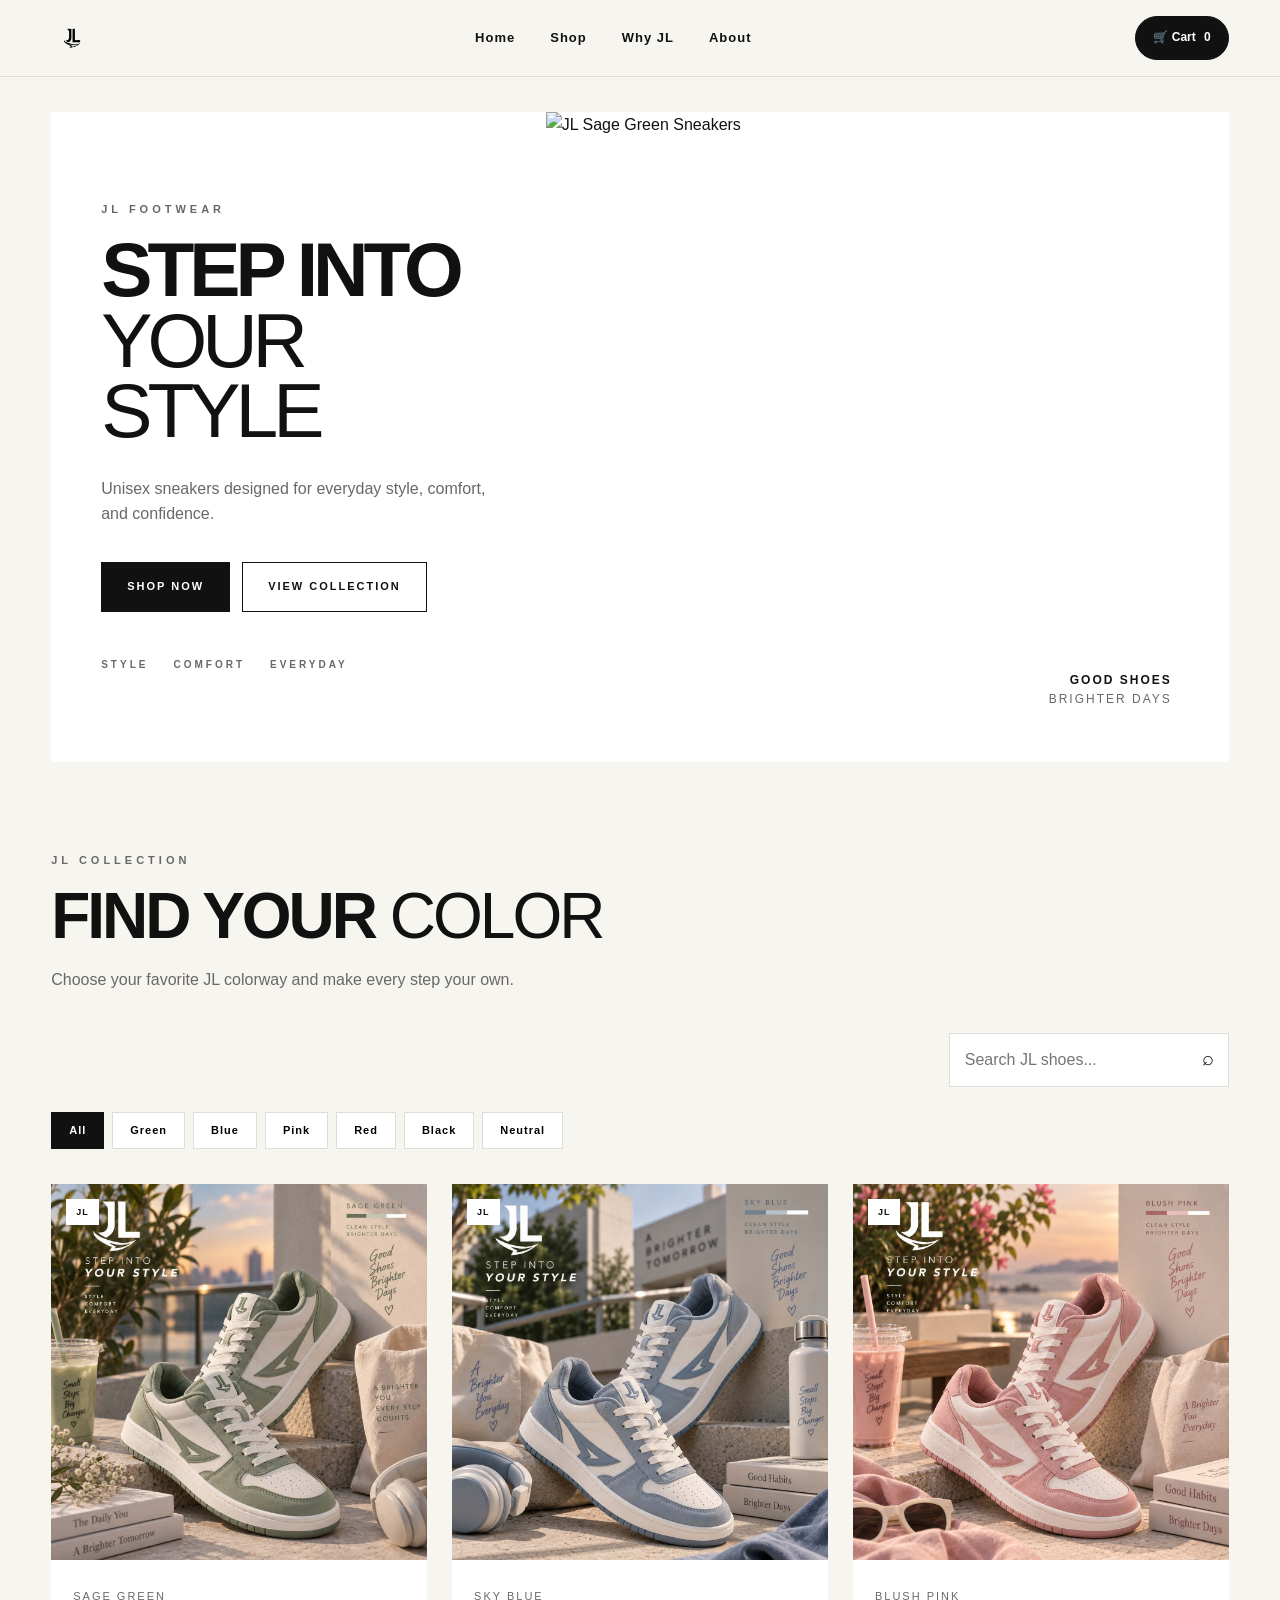
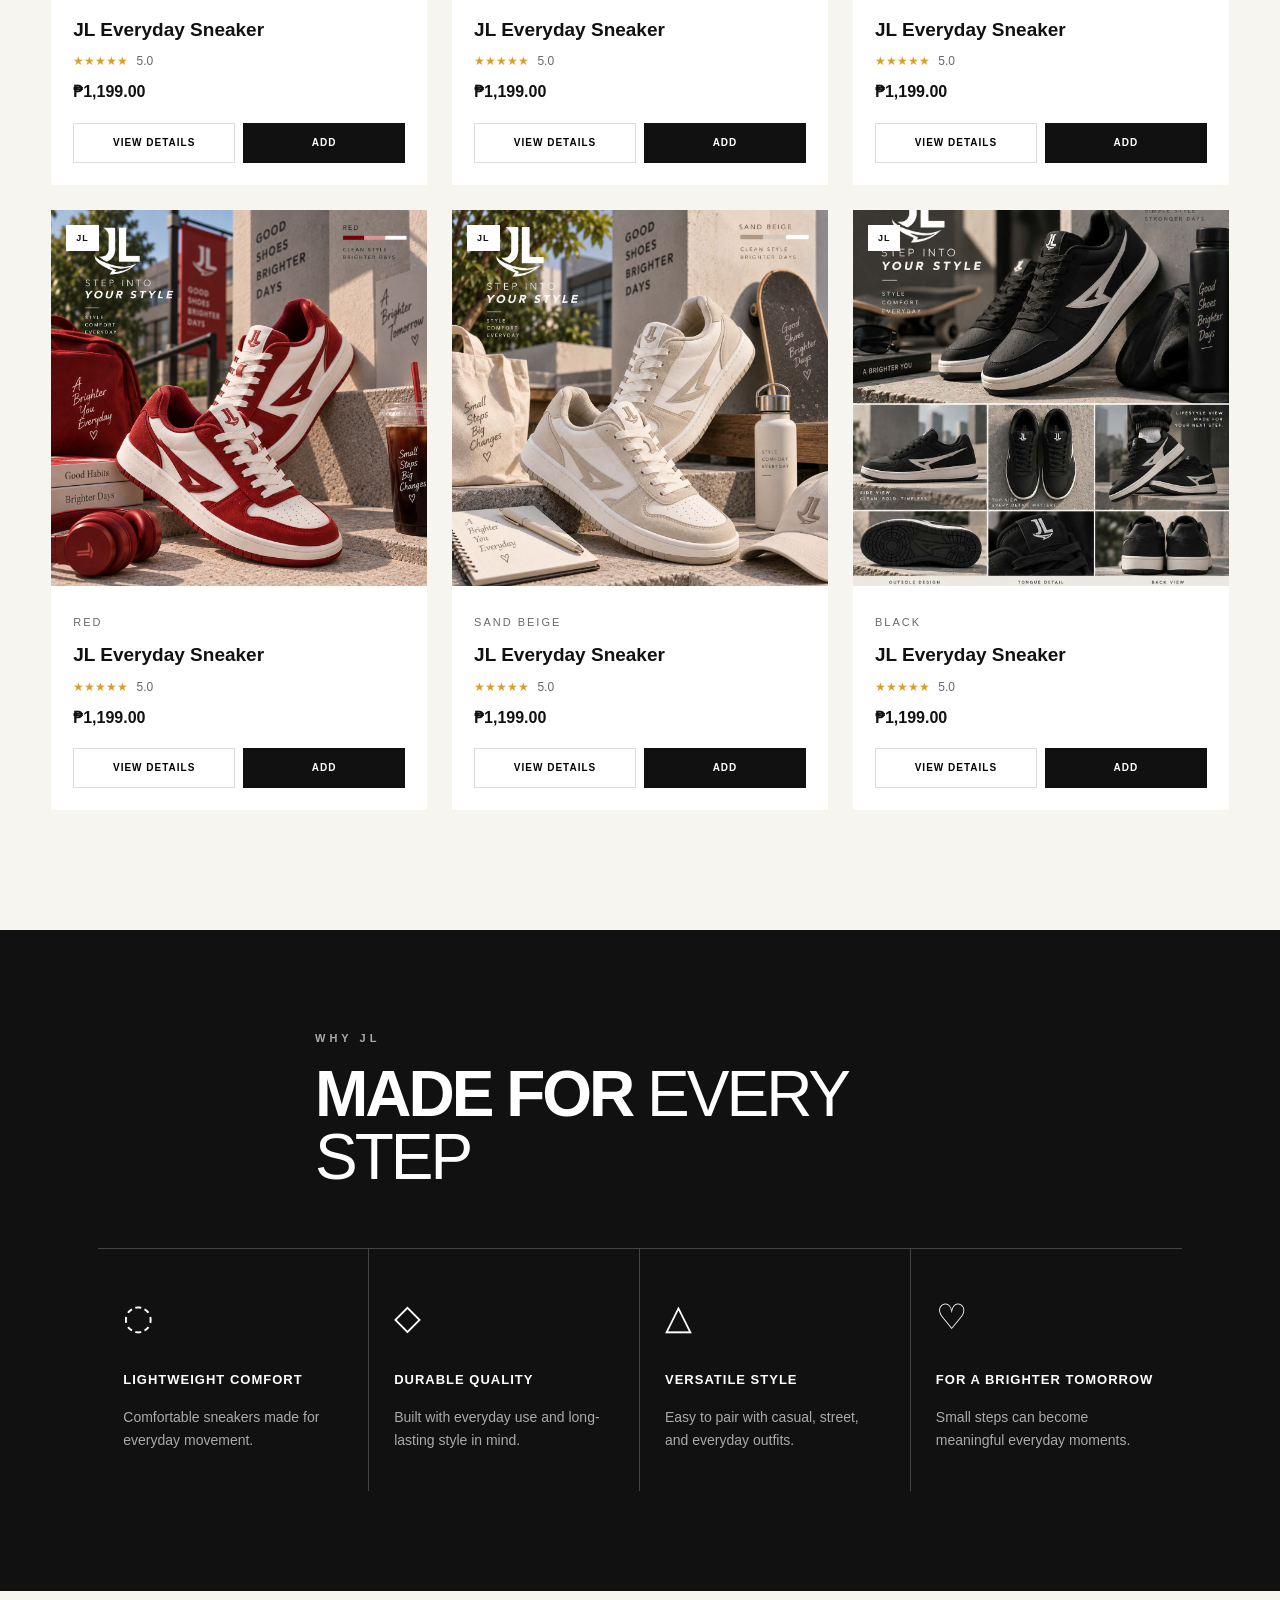
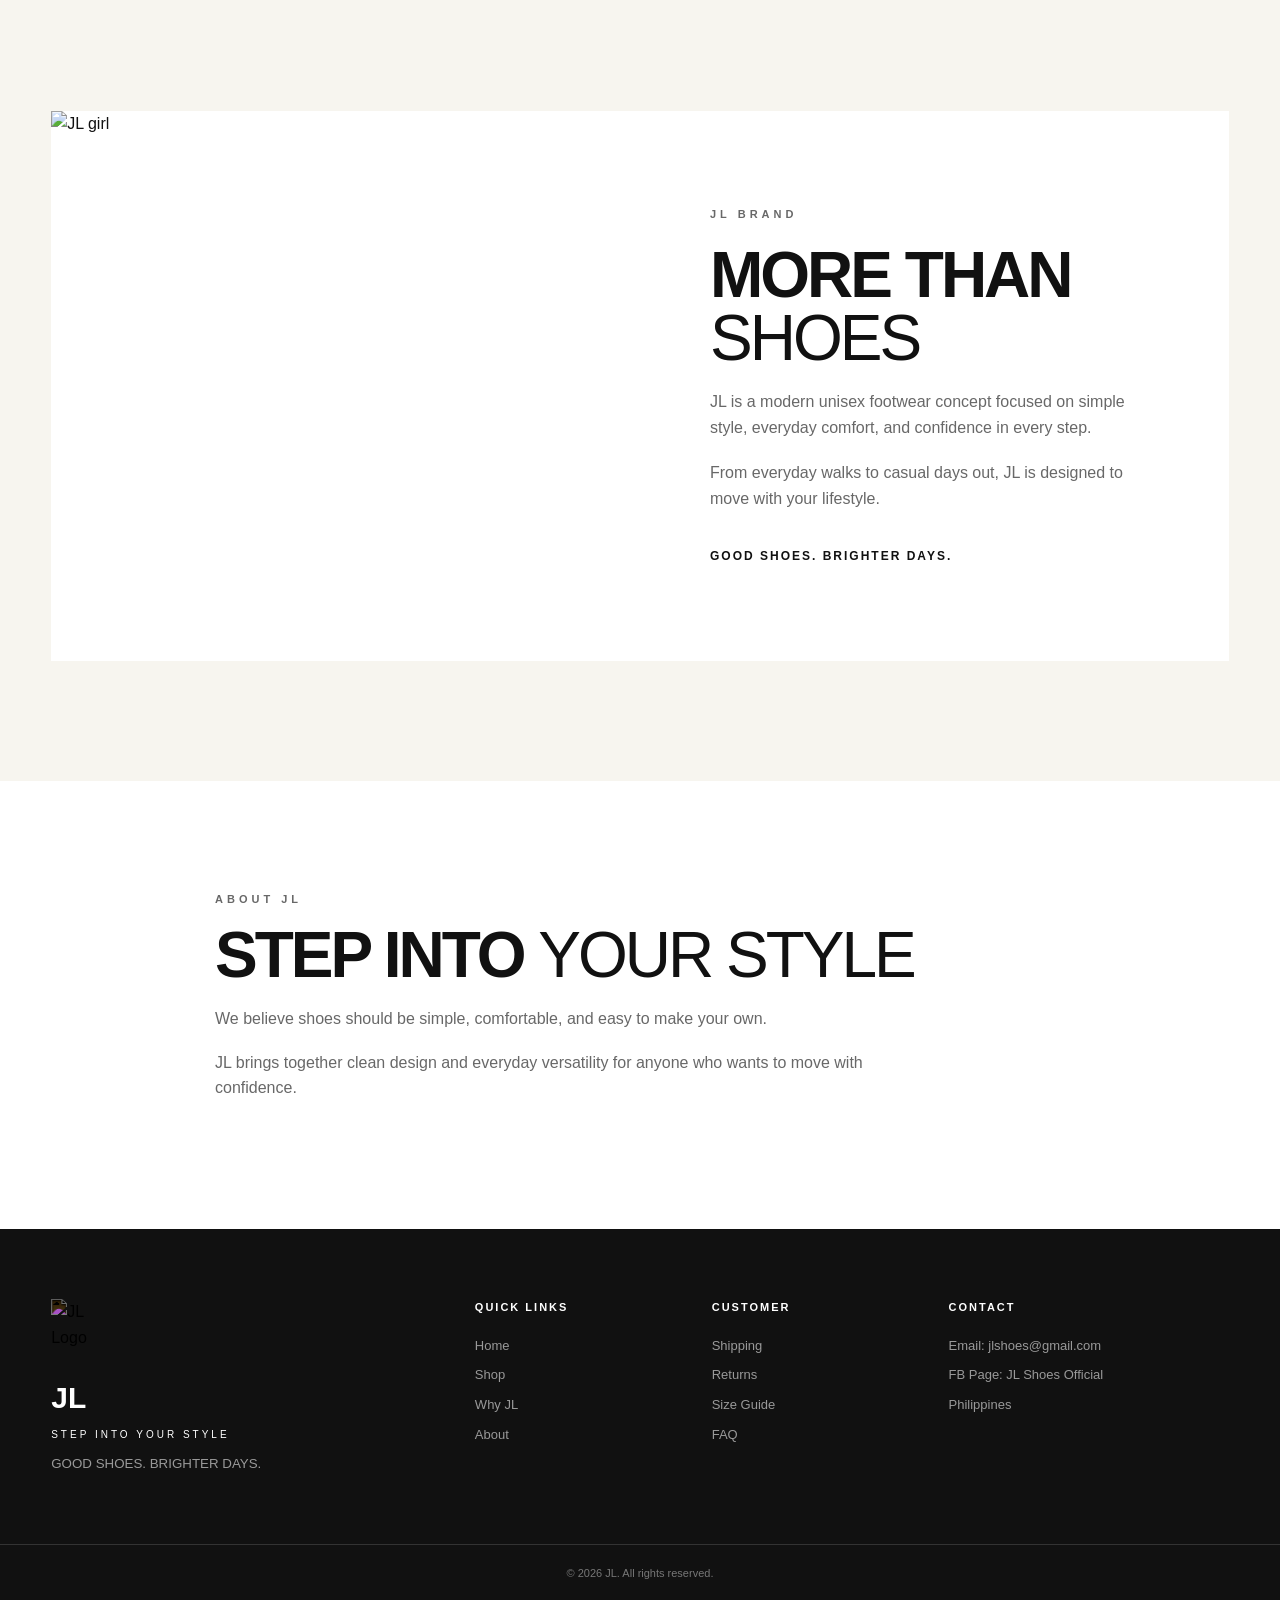
==== commit 66b0a71d: "Update print statement from 'Hello' to 'Goodbye'" ====
--- a/index.html
+++ b/index.html
@@ -24,7 +24,7 @@
         <div class="nav-container">
 
             <a href="#home" class="brand">
-                <img src="images/rl.png" alt="JL Logo">
+                <img src="rl.png" alt="JL Logo">
                
             </a>
 
@@ -797,4 +797,4 @@
     <script src="script.js"></script>
 
 </body>
-</html>+</html>
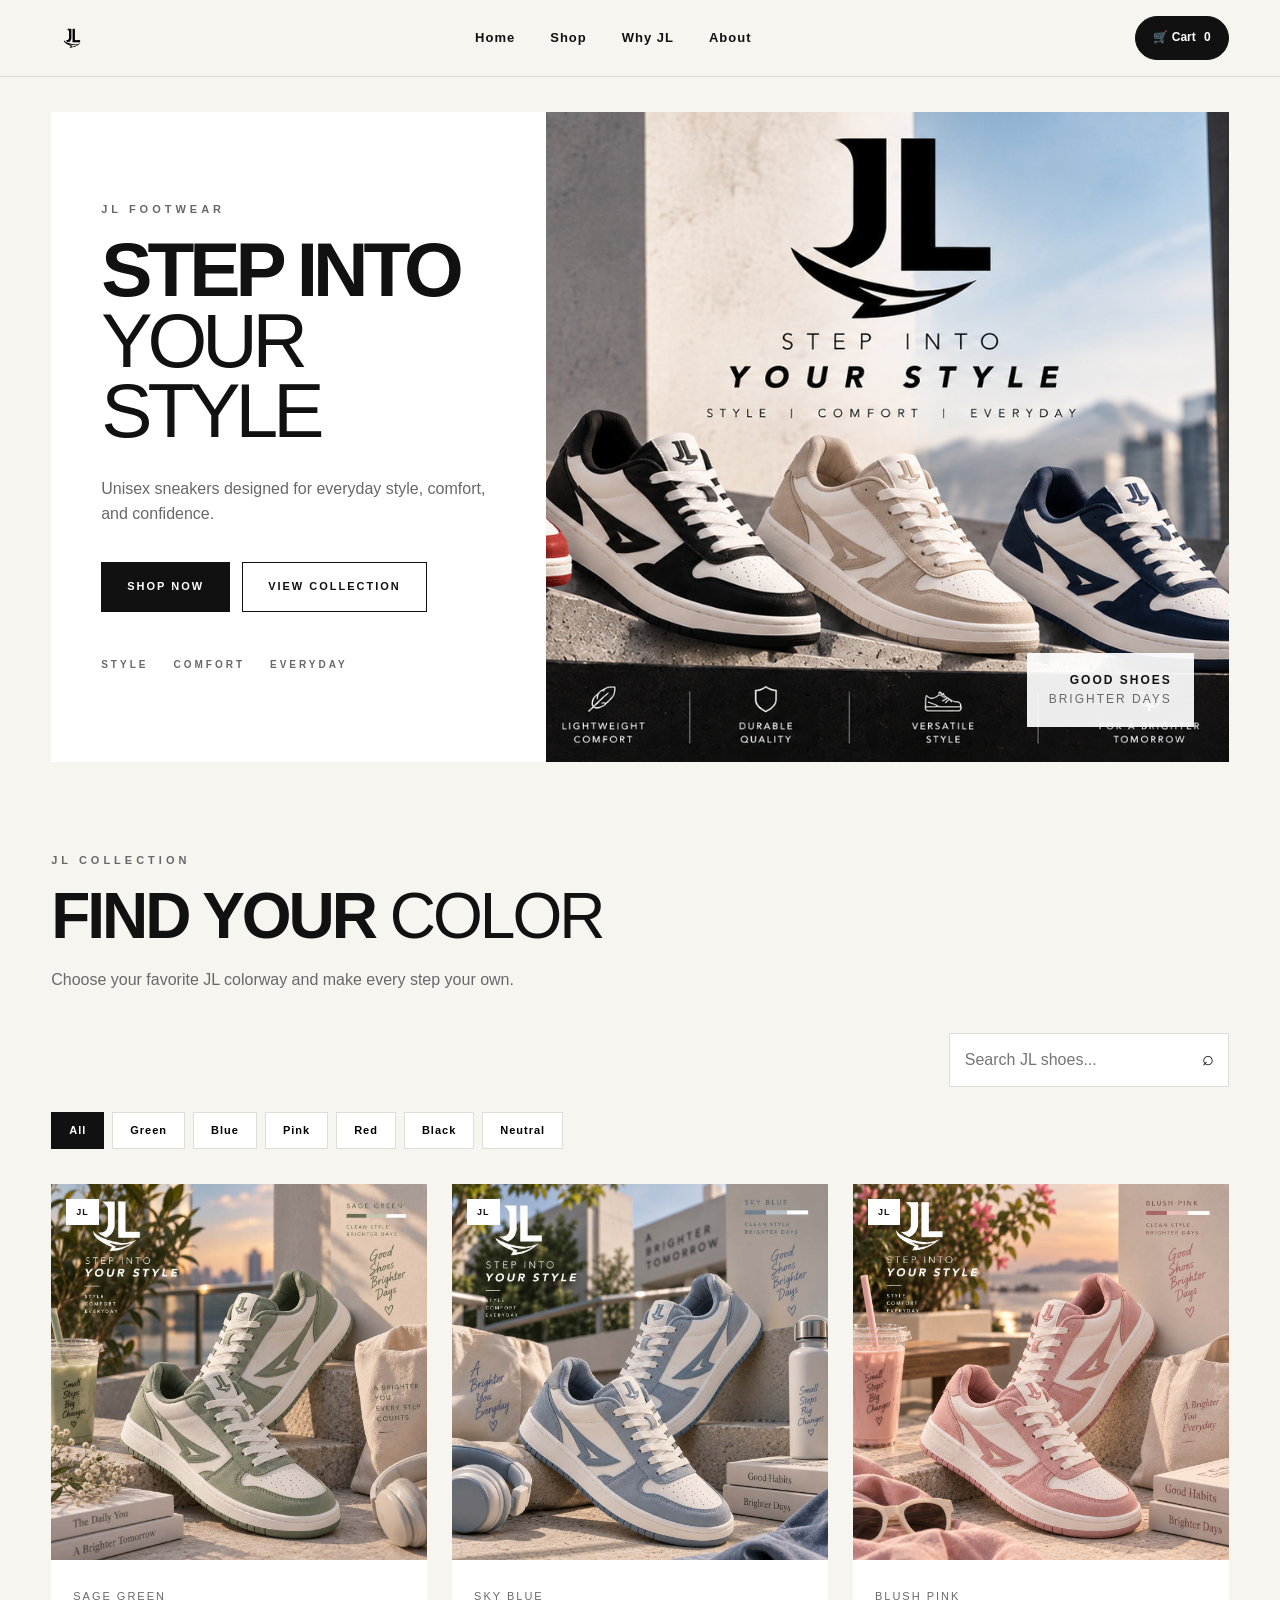
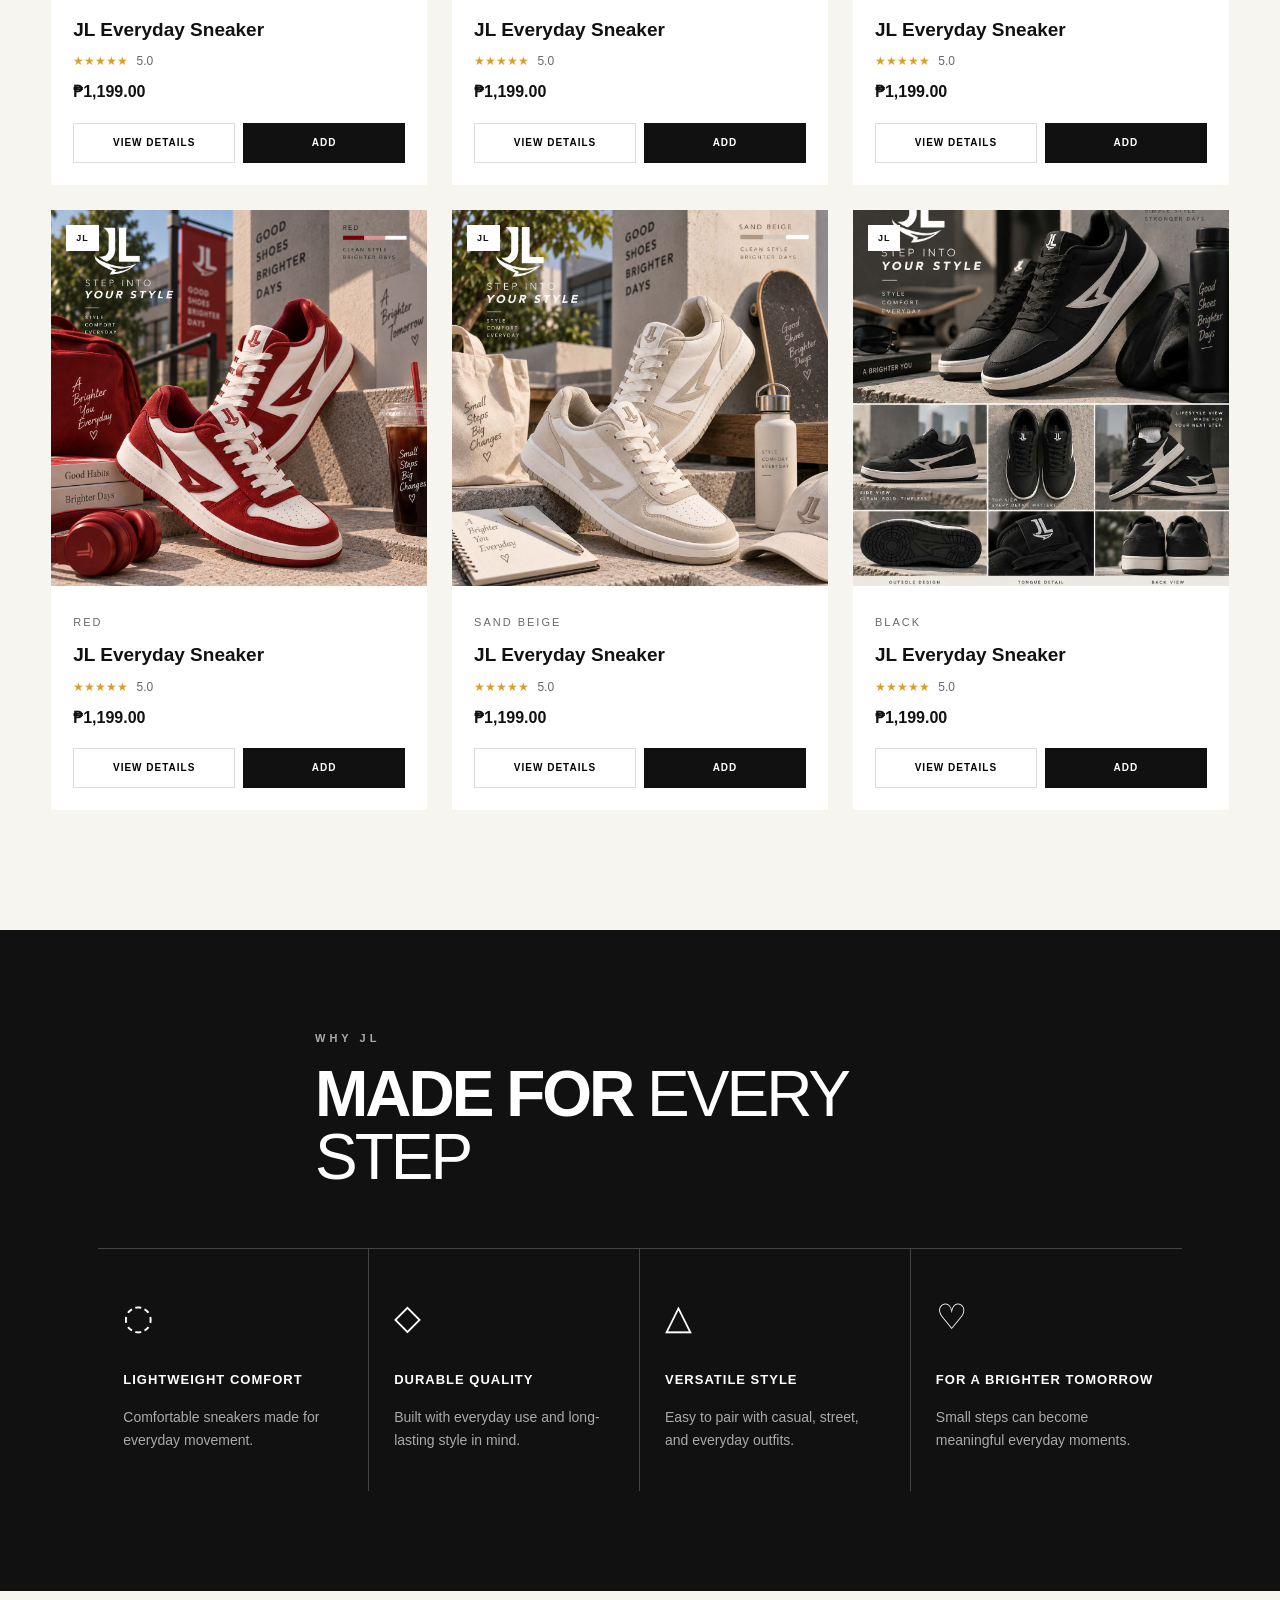
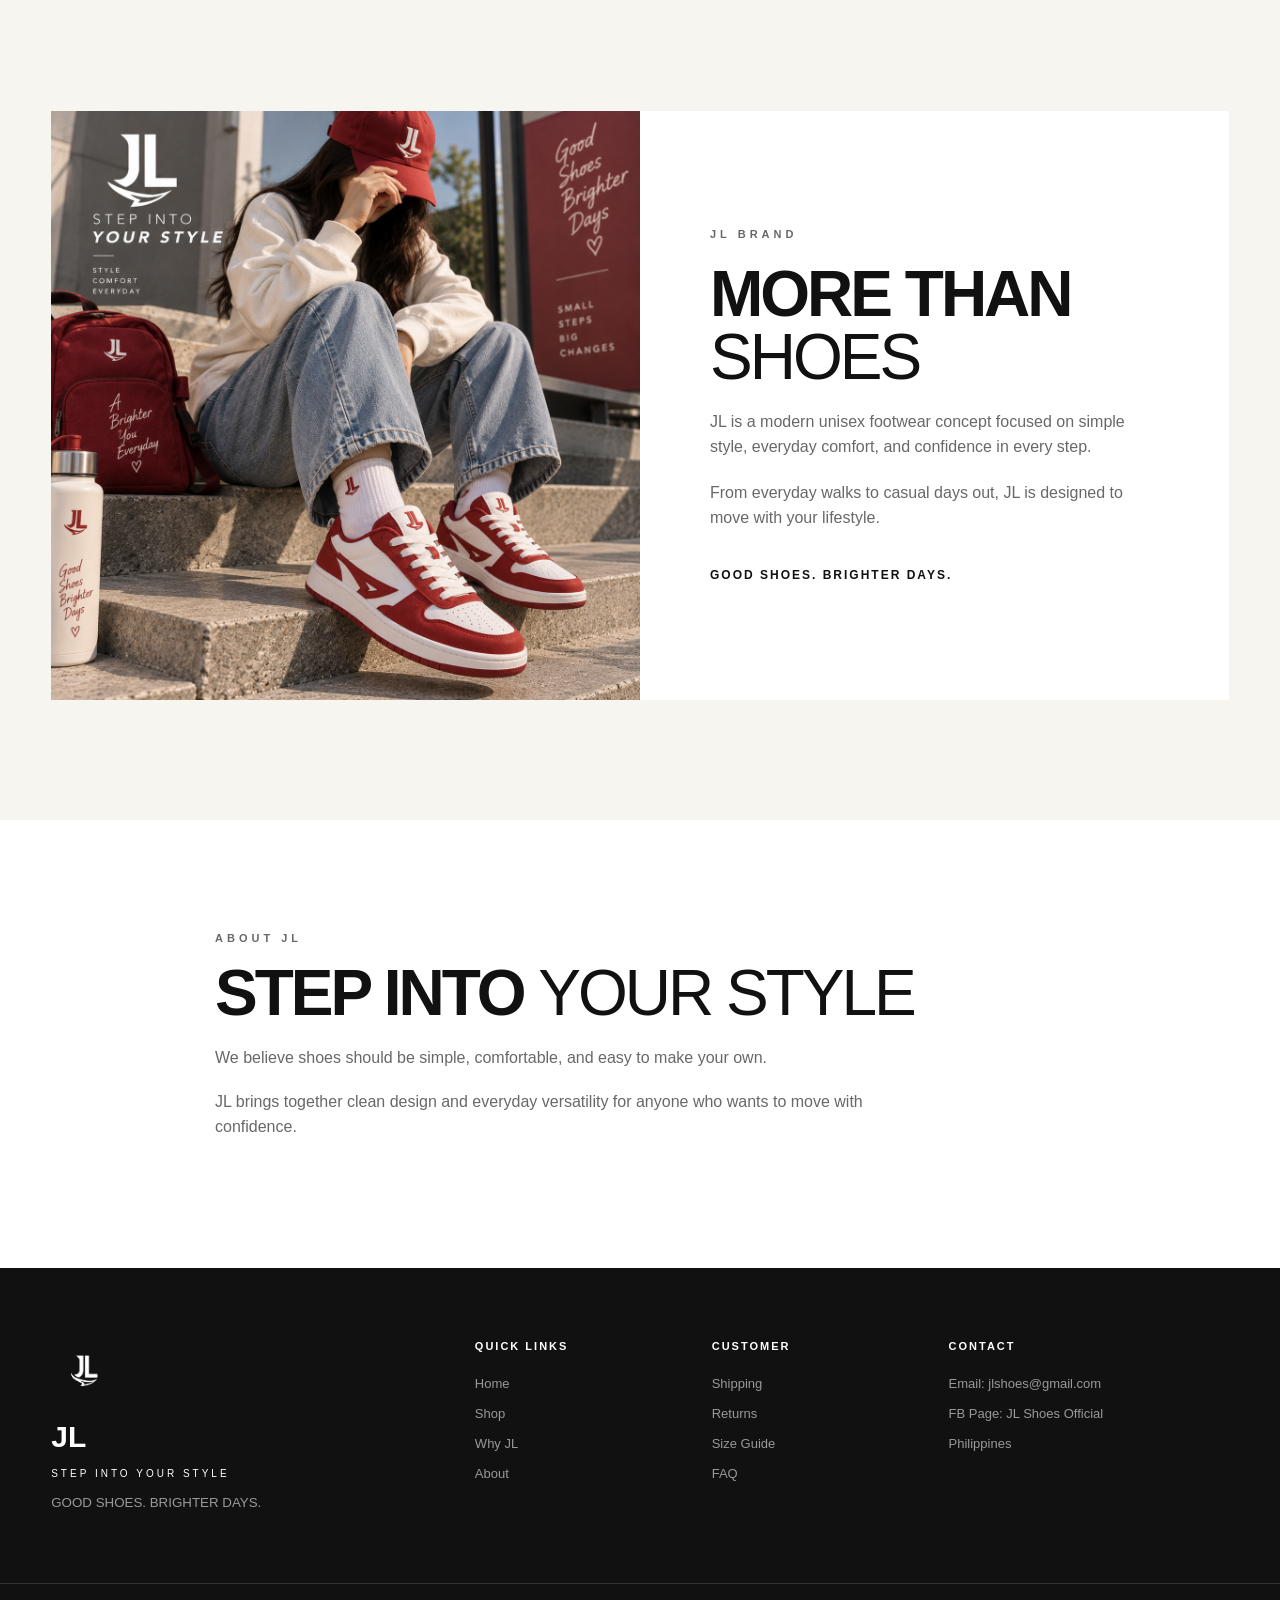
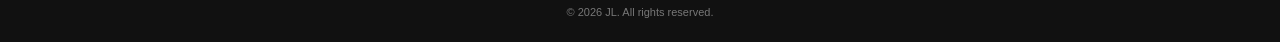
==== commit 0c31e7a8: "Update print statement from 'Hello' to 'Goodbye'" ====
--- a/index.html
+++ b/index.html
@@ -96,7 +96,7 @@
             <div class="hero-image">
 
                 <img
-                    src="images/cover.png"
+                    src="cover.png"
                     alt="JL Sage Green Sneakers"
                 >
 
@@ -251,7 +251,7 @@
 
             <div class="story-image">
                 <img
-                    src="images/girl.png"
+                    src="girl.png"
                     alt="JL girl"
                 >
             </div>
@@ -325,7 +325,7 @@
             <div class="footer-brand">
 
                 <img
-                    src="images/rl.png"
+                    src="rl.png"
                     alt="JL Logo"
                 >
 
